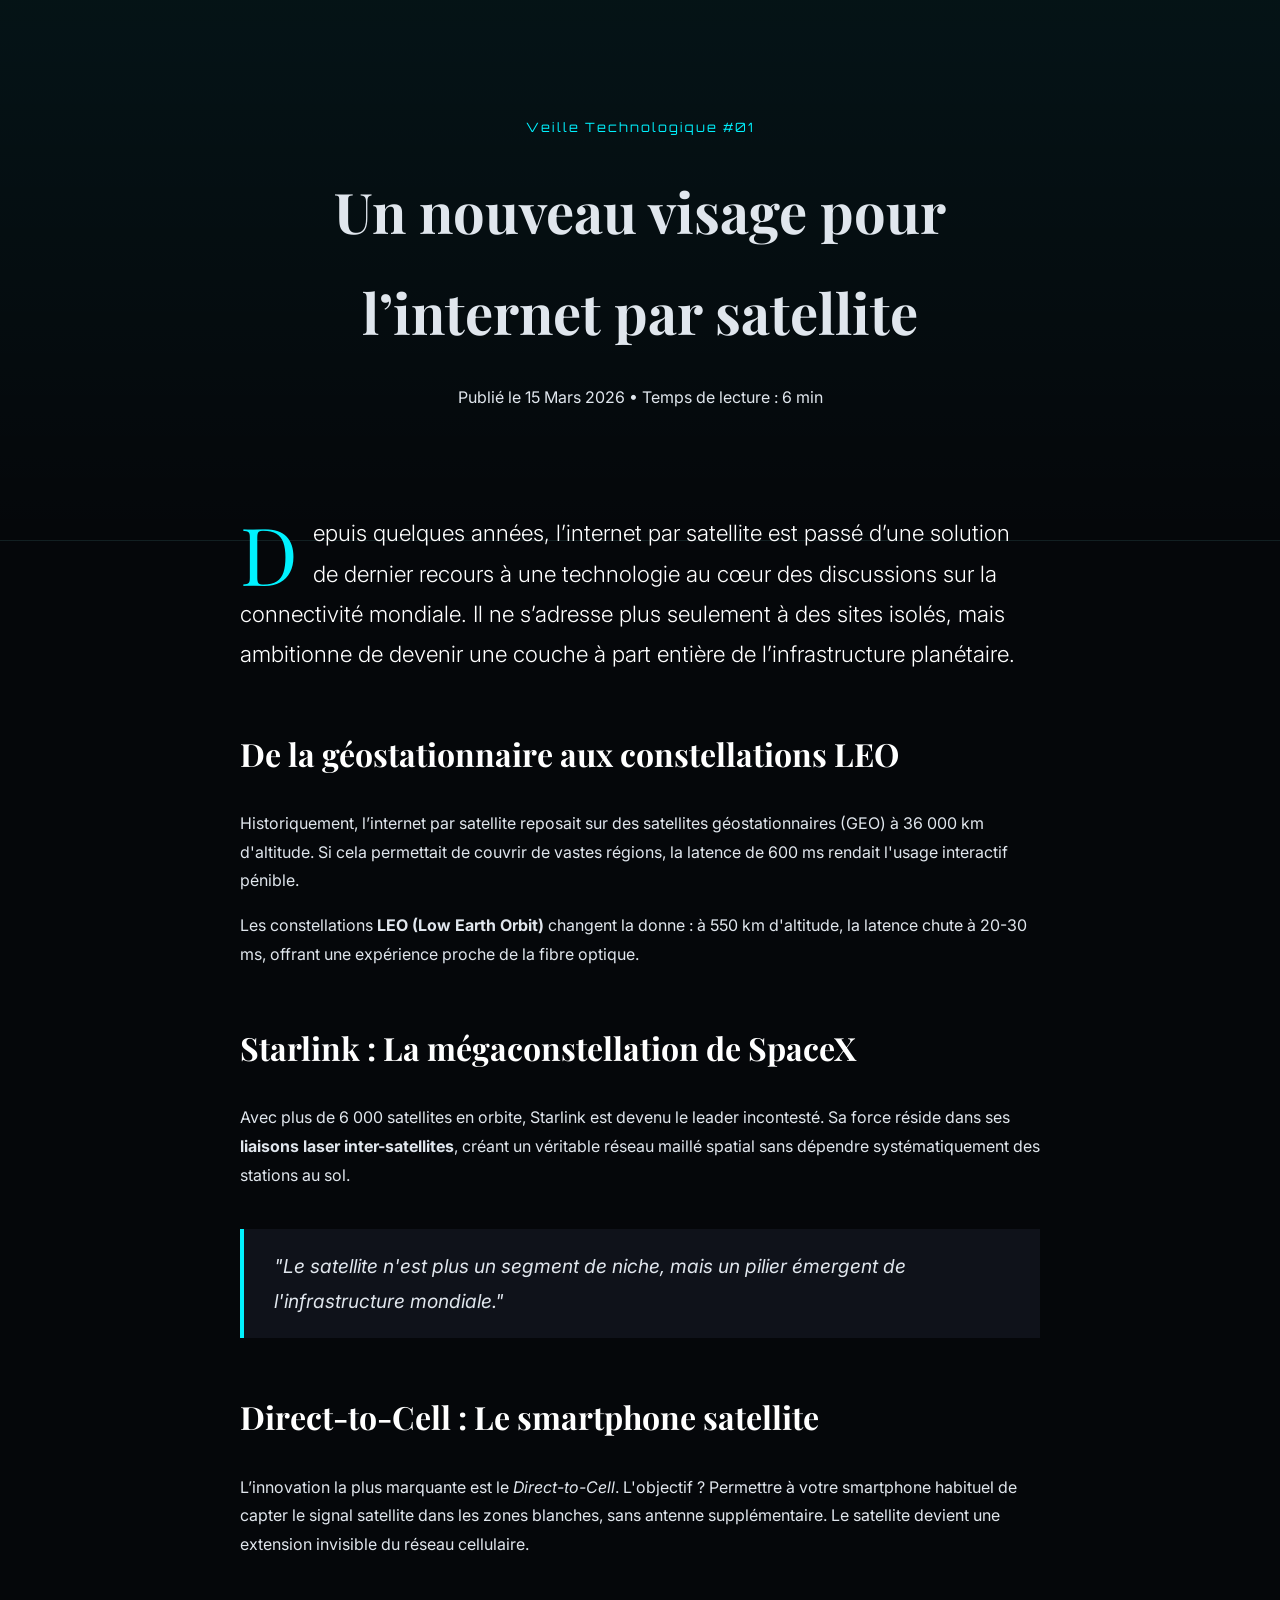
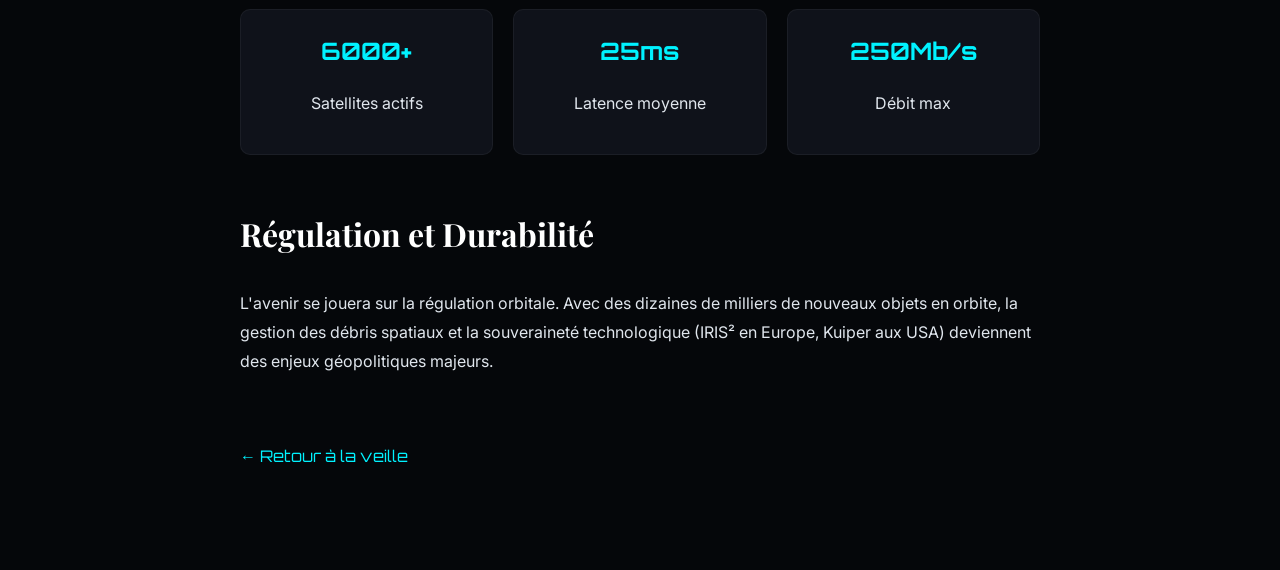
==== blog-satellite.html @ a0943ab4 "Add files via upload" ====
<!DOCTYPE html>
<html lang="fr">
<head>
    <meta charset="UTF-8">
    <meta name="viewport" content="width=device-width, initial-scale=1.0">
    <title>Veille : Internet par Satellite - Portfolio</title>
    <link rel="stylesheet" href="CSS/blog-satellite.css">
    <style>
        @import url('https://fonts.googleapis.com/css2?family=Playfair+Display:ital,wght@0,700;1,700&family=Inter:wght@300;400;600&family=Orbitron:wght@700&display=swap');
    </style>
</head>
<body>

    <div class="progress-container"><div class="progress-bar" id="myBar"></div></div>

    <header class="article-hero">
        <div class="hero-content">
            <span class="category-tag">Veille Technologique #01</span>
            <h1 class="article-title">Un nouveau visage pour l’internet par satellite</h1>
            <p class="article-meta">Publié le 15 Mars 2026 • Temps de lecture : 6 min</p>
        </div>
    </header>

    <main class="article-container">
        
        <section class="intro-section reveal-left">
            <p class="lead-text">
                <span class="dropcap">D</span>epuis quelques années, l’internet par satellite est passé d’une solution de dernier recours à une technologie au cœur des discussions sur la connectivité mondiale. Il ne s’adresse plus seulement à des sites isolés, mais ambitionne de devenir une couche à part entière de l’infrastructure planétaire.
            </p>
        </section>

        <section class="content-block reveal-right">
            <h2>De la géostationnaire aux constellations LEO</h2>
            <p>Historiquement, l’internet par satellite reposait sur des satellites géostationnaires (GEO) à 36 000 km d'altitude. Si cela permettait de couvrir de vastes régions, la latence de 600 ms rendait l'usage interactif pénible.</p>
            <p>Les constellations <strong>LEO (Low Earth Orbit)</strong> changent la donne : à 550 km d'altitude, la latence chute à 20-30 ms, offrant une expérience proche de la fibre optique.</p>
        </section>

        

        <section class="content-block reveal-left">
            <h2>Starlink : La mégaconstellation de SpaceX</h2>
            <p>Avec plus de 6 000 satellites en orbite, Starlink est devenu le leader incontesté. Sa force réside dans ses <strong>liaisons laser inter-satellites</strong>, créant un véritable réseau maillé spatial sans dépendre systématiquement des stations au sol.</p>
            <div class="quote-box">
                "Le satellite n'est plus un segment de niche, mais un pilier émergent de l'infrastructure mondiale."
            </div>
        </section>

        <section class="content-block reveal-right">
            <h2>Direct-to-Cell : Le smartphone satellite</h2>
            <p>L’innovation la plus marquante est le <em>Direct-to-Cell</em>. L'objectif ? Permettre à votre smartphone habituel de capter le signal satellite dans les zones blanches, sans antenne supplémentaire. Le satellite devient une extension invisible du réseau cellulaire.</p>
        </section>

        <section class="data-grid reveal-left">
            <div class="data-card">
                <h4>6000+</h4>
                <p>Satellites actifs</p>
            </div>
            <div class="data-card">
                <h4>25ms</h4>
                <p>Latence moyenne</p>
            </div>
            <div class="data-card">
                <h4>250Mb/s</h4>
                <p>Débit max</p>
            </div>
        </section>

        <section class="content-block reveal-right">
            <h2>Régulation et Durabilité</h2>
            <p>L'avenir se jouera sur la régulation orbitale. Avec des dizaines de milliers de nouveaux objets en orbite, la gestion des débris spatiaux et la souveraineté technologique (IRIS² en Europe, Kuiper aux USA) deviennent des enjeux géopolitiques majeurs.</p>
        </section>

        <div class="back-footer">
            <a href="index.html#veille" class="btn-back">← Retour à la veille</a>
        </div>
    </main>

    <script>
        // Animation au défilement
        const observer = new IntersectionObserver((entries) => {
            entries.forEach((entry) => {
                if (entry.isIntersecting) {
                    entry.target.classList.add('active');
                }
            });
        }, { threshold: 0.1 });

        document.querySelectorAll('.reveal-left, .reveal-right').forEach((el) => observer.observe(el));

        // Barre de progression
        window.onscroll = function() {
            let winScroll = document.body.scrollTop || document.documentElement.scrollTop;
            let height = document.documentElement.scrollHeight - document.documentElement.clientHeight;
            let scrolled = (winScroll / height) * 100;
            document.getElementById("myBar").style.width = scrolled + "%";
        };
    </script>
</body>
</html>
---- CSS/blog-satellite.css ----
:root {
    --accent: #00f2ff;
    --bg: #05070a;
    --text: #e0e6ed;
    --surface: #0f121a;
}

body {
    background-color: var(--bg);
    color: var(--text);
    font-family: 'Inter', sans-serif;
    line-height: 1.8;
    margin: 0;
}

/* Barre de progression */
.progress-container { width: 100%; height: 4px; background: transparent; position: fixed; top: 0; z-index: 1000; }
.progress-bar { height: 4px; background: var(--accent); width: 0%; box-shadow: 0 0 10px var(--accent); }

/* Hero Section */
.article-hero {
    height: 60vh;
    display: flex;
    align-items: center;
    justify-content: center;
    text-align: center;
    background: linear-gradient(to bottom, rgba(0,242,255,0.05), transparent);
    border-bottom: 1px solid rgba(255,255,255,0.05);
}

.category-tag { font-family: 'Orbitron'; color: var(--accent); letter-spacing: 2px; font-size: 0.8rem; }
.article-title { 
    font-family: 'Playfair Display', serif; 
    font-size: 3.5rem; 
    max-width: 800px; 
    margin: 20px 0;
}

/* Conteneur de l'article */
.article-container { max-width: 800px; margin: -50px auto 100px; padding: 0 20px; }

.lead-text { font-size: 1.4rem; font-weight: 300; color: #fff; margin-bottom: 40px; }

/* Style Journalistique */
.dropcap {
    float: left;
    font-family: 'Playfair Display';
    font-size: 5rem;
    line-height: 1;
    margin-right: 15px;
    color: var(--accent);
}

h2 { font-family: 'Playfair Display'; font-size: 2rem; color: #fff; margin-top: 50px; }

.quote-box {
    border-left: 4px solid var(--accent);
    padding: 20px 30px;
    background: var(--surface);
    font-style: italic;
    font-size: 1.2rem;
    margin: 40px 0;
}

/* Animations de glisse */
.reveal-left { opacity: 0; transform: translateX(-50px); transition: 1s ease-out; }
.reveal-right { opacity: 0; transform: translateX(50px); transition: 1s ease-out; }

.reveal-left.active, .reveal-right.active { opacity: 1; transform: translateX(0); }

/* Grille de données */
.data-grid {
    display: grid;
    grid-template-columns: repeat(3, 1fr);
    gap: 20px;
    margin: 50px 0;
}

.data-card {
    background: var(--surface);
    padding: 20px;
    text-align: center;
    border-radius: 10px;
    border: 1px solid rgba(255,255,255,0.05);
}

.data-card h4 { color: var(--accent); font-family: 'Orbitron'; font-size: 1.5rem; margin: 0; }

.btn-back {
    display: inline-block;
    margin-top: 50px;
    color: var(--accent);
    text-decoration: none;
    font-family: 'Orbitron';
    transition: 0.3s;
}
.btn-back:hover { transform: translateX(-10px); }
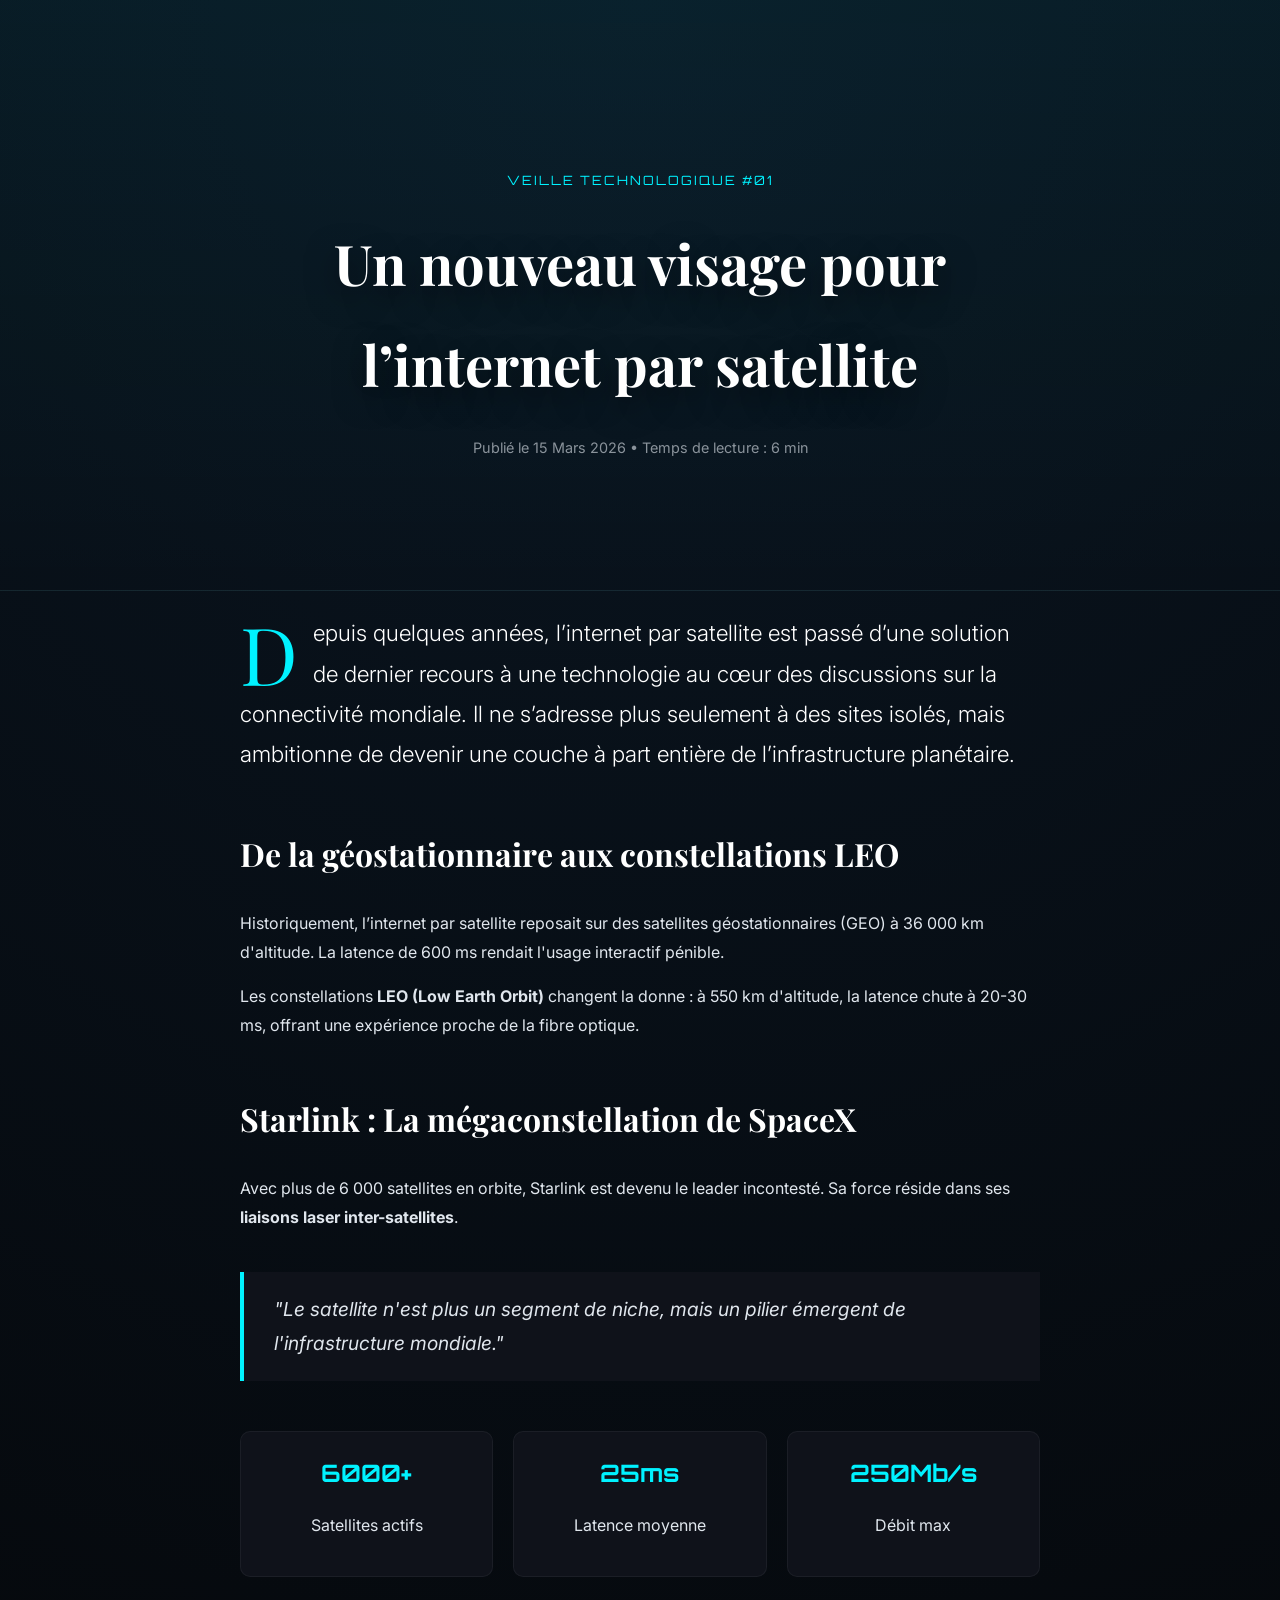
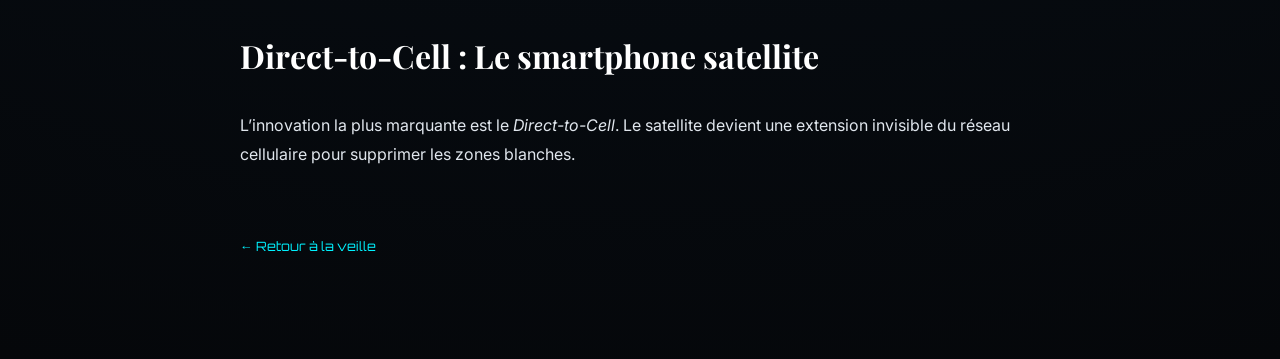
==== commit 84a05bf4: "Add files via upload" ====
--- a/blog-satellite.html
+++ b/blog-satellite.html
@@ -4,10 +4,12 @@
     <meta charset="UTF-8">
     <meta name="viewport" content="width=device-width, initial-scale=1.0">
     <title>Veille : Internet par Satellite - Portfolio</title>
+    
+    <link rel="preconnect" href="https://fonts.googleapis.com">
+    <link rel="preconnect" href="https://fonts.gstatic.com" crossorigin>
+    <link href="https://fonts.googleapis.com/css2?family=Playfair+Display:ital,wght@0,700;1,700&family=Inter:wght@300;400;600&family=Orbitron:wght@700&display=swap" rel="stylesheet">
+
     <link rel="stylesheet" href="CSS/blog-satellite.css">
-    <style>
-        @import url('https://fonts.googleapis.com/css2?family=Playfair+Display:ital,wght@0,700;1,700&family=Inter:wght@300;400;600&family=Orbitron:wght@700&display=swap');
-    </style>
 </head>
 <body>
 
@@ -31,23 +33,16 @@
 
         <section class="content-block reveal-right">
             <h2>De la géostationnaire aux constellations LEO</h2>
-            <p>Historiquement, l’internet par satellite reposait sur des satellites géostationnaires (GEO) à 36 000 km d'altitude. Si cela permettait de couvrir de vastes régions, la latence de 600 ms rendait l'usage interactif pénible.</p>
+            <p>Historiquement, l’internet par satellite reposait sur des satellites géostationnaires (GEO) à 36 000 km d'altitude. La latence de 600 ms rendait l'usage interactif pénible.</p>
             <p>Les constellations <strong>LEO (Low Earth Orbit)</strong> changent la donne : à 550 km d'altitude, la latence chute à 20-30 ms, offrant une expérience proche de la fibre optique.</p>
         </section>
 
-        
-
         <section class="content-block reveal-left">
             <h2>Starlink : La mégaconstellation de SpaceX</h2>
-            <p>Avec plus de 6 000 satellites en orbite, Starlink est devenu le leader incontesté. Sa force réside dans ses <strong>liaisons laser inter-satellites</strong>, créant un véritable réseau maillé spatial sans dépendre systématiquement des stations au sol.</p>
+            <p>Avec plus de 6 000 satellites en orbite, Starlink est devenu le leader incontesté. Sa force réside dans ses <strong>liaisons laser inter-satellites</strong>.</p>
             <div class="quote-box">
                 "Le satellite n'est plus un segment de niche, mais un pilier émergent de l'infrastructure mondiale."
             </div>
-        </section>
-
-        <section class="content-block reveal-right">
-            <h2>Direct-to-Cell : Le smartphone satellite</h2>
-            <p>L’innovation la plus marquante est le <em>Direct-to-Cell</em>. L'objectif ? Permettre à votre smartphone habituel de capter le signal satellite dans les zones blanches, sans antenne supplémentaire. Le satellite devient une extension invisible du réseau cellulaire.</p>
         </section>
 
         <section class="data-grid reveal-left">
@@ -66,8 +61,8 @@
         </section>
 
         <section class="content-block reveal-right">
-            <h2>Régulation et Durabilité</h2>
-            <p>L'avenir se jouera sur la régulation orbitale. Avec des dizaines de milliers de nouveaux objets en orbite, la gestion des débris spatiaux et la souveraineté technologique (IRIS² en Europe, Kuiper aux USA) deviennent des enjeux géopolitiques majeurs.</p>
+            <h2>Direct-to-Cell : Le smartphone satellite</h2>
+            <p>L’innovation la plus marquante est le <em>Direct-to-Cell</em>. Le satellite devient une extension invisible du réseau cellulaire pour supprimer les zones blanches.</p>
         </section>
 
         <div class="back-footer">
@@ -76,7 +71,7 @@
     </main>
 
     <script>
-        // Animation au défilement
+        // Animation fluide au défilement
         const observer = new IntersectionObserver((entries) => {
             entries.forEach((entry) => {
                 if (entry.isIntersecting) {
@@ -87,7 +82,7 @@
 
         document.querySelectorAll('.reveal-left, .reveal-right').forEach((el) => observer.observe(el));
 
-        // Barre de progression
+        // Gestion de la barre de progression
         window.onscroll = function() {
             let winScroll = document.body.scrollTop || document.documentElement.scrollTop;
             let height = document.documentElement.scrollHeight - document.documentElement.clientHeight;
--- a/CSS/blog-satellite.css
+++ b/CSS/blog-satellite.css
@@ -1,3 +1,89 @@
+:root {
+    --accent: #00f2ff;
+    --bg: #05070a;
+    --text: #e0e6ed;
+    --surface: rgba(15, 18, 26, 0.6);
+}
+
+body {
+    background-color: var(--bg);
+    background-image: radial-gradient(circle at 50% 0%, #0a1622 0%, #05070a 100%);
+    color: var(--text);
+    margin: 0;
+    font-family: 'Inter', sans-serif;
+    line-height: 1.8;
+}
+
+/* --- PROGRESS BAR --- */
+.progress-container { position: fixed; top: 0; z-index: 2000; width: 100%; height: 4px; background: rgba(255,255,255,0.05); }
+.progress-bar { height: 100%; background: var(--accent); width: 0%; box-shadow: 0 0 10px var(--accent); }
+
+/* --- HERO SECTION (Le haut de page) --- */
+.article-hero {
+    height: 70vh;
+    display: flex;
+    align-items: center;
+    justify-content: center;
+    text-align: center;
+    border-bottom: 1px solid rgba(0, 242, 255, 0.1);
+}
+
+.article-title {
+    font-family: 'Playfair Display', serif;
+    font-size: clamp(2.5rem, 7vw, 4.5rem);
+    color: #fff;
+    margin: 10px 0;
+    text-shadow: 0 10px 30px rgba(0,0,0,0.5);
+}
+
+.category-tag { font-family: 'Orbitron'; color: var(--accent); letter-spacing: 3px; font-size: 0.8rem; text-transform: uppercase; }
+
+/* --- CONTENEUR --- */
+.article-container {
+    max-width: 800px;
+    margin: 0 auto;
+    padding: 60px 20px 100px; /* Espace généreux */
+}
+
+/* --- EFFET JOURNAL --- */
+.dropcap {
+    float: left;
+    font-size: 5rem;
+    line-height: 0.8;
+    margin-right: 15px;
+    font-family: 'Playfair Display';
+    color: var(--accent);
+}
+
+.lead-text { font-size: 1.3rem; font-weight: 300; color: #fff; margin-bottom: 50px; }
+
+/* --- DATA CARDS --- */
+.data-grid {
+    display: grid;
+    grid-template-columns: repeat(auto-fit, minmax(180px, 1fr));
+    gap: 20px;
+    margin: 50px 0;
+}
+
+.data-card {
+    background: var(--surface);
+    backdrop-filter: blur(10px);
+    border: 1px solid rgba(255,255,255,0.05);
+    padding: 25px;
+    border-radius: 15px;
+    text-align: center;
+    transition: 0.3s;
+}
+
+.data-card:hover { transform: translateY(-10px); border-color: var(--accent); }
+.data-card h4 { color: var(--accent); font-family: 'Orbitron'; font-size: 1.8rem; margin: 0; }
+
+/* --- ANIMATIONS --- */
+.reveal-left { opacity: 0; transform: translateX(-40px); transition: 1s ease-out; }
+.reveal-right { opacity: 0; transform: translateX(40px); transition: 1s ease-out; }
+.reveal-left.active, .reveal-right.active { opacity: 1; transform: translateX(0); }
+
+.btn-back { color: var(--accent); text-decoration: none; font-family: 'Orbitron'; font-size: 0.8rem; }
 :root {
     --accent: #00f2ff;
     --bg: #05070a;
@@ -17,7 +103,7 @@
 .progress-container { width: 100%; height: 4px; background: transparent; position: fixed; top: 0; z-index: 1000; }
 .progress-bar { height: 4px; background: var(--accent); width: 0%; box-shadow: 0 0 10px var(--accent); }
 
-/* Hero Section */
+/* --- HERO SECTION (Le haut de page) --- */
 .article-hero {
     height: 60vh;
     display: flex;
@@ -26,22 +112,28 @@
     text-align: center;
     background: linear-gradient(to bottom, rgba(0,242,255,0.05), transparent);
     border-bottom: 1px solid rgba(255,255,255,0.05);
+    padding-top: 50px; /* Évite que le texte touche le haut */
 }
 
 .category-tag { font-family: 'Orbitron'; color: var(--accent); letter-spacing: 2px; font-size: 0.8rem; }
 .article-title { 
     font-family: 'Playfair Display', serif; 
-    font-size: 3.5rem; 
+    font-size: clamp(2rem, 5vw, 3.5rem); 
     max-width: 800px; 
-    margin: 20px 0;
+    margin: 20px auto;
+    color: #fff;
 }
+.article-meta { font-size: 0.9rem; opacity: 0.6; font-family: 'Inter'; }
 
-/* Conteneur de l'article */
-.article-container { max-width: 800px; margin: -50px auto 100px; padding: 0 20px; }
+/* --- CONTENEUR --- */
+.article-container { 
+    max-width: 800px; 
+    margin: 0 auto 100px; /* Suppression du -50px qui cassait tout */
+    padding: 0 20px; 
+}
 
 .lead-text { font-size: 1.4rem; font-weight: 300; color: #fff; margin-bottom: 40px; }
 
-/* Style Journalistique */
 .dropcap {
     float: left;
     font-family: 'Playfair Display';
@@ -62,16 +154,15 @@
     margin: 40px 0;
 }
 
-/* Animations de glisse */
+/* Animations */
 .reveal-left { opacity: 0; transform: translateX(-50px); transition: 1s ease-out; }
 .reveal-right { opacity: 0; transform: translateX(50px); transition: 1s ease-out; }
-
 .reveal-left.active, .reveal-right.active { opacity: 1; transform: translateX(0); }
 
 /* Grille de données */
 .data-grid {
     display: grid;
-    grid-template-columns: repeat(3, 1fr);
+    grid-template-columns: repeat(auto-fit, minmax(150px, 1fr));
     gap: 20px;
     margin: 50px 0;
 }
@@ -83,7 +174,6 @@
     border-radius: 10px;
     border: 1px solid rgba(255,255,255,0.05);
 }
-
 .data-card h4 { color: var(--accent); font-family: 'Orbitron'; font-size: 1.5rem; margin: 0; }
 
 .btn-back {
